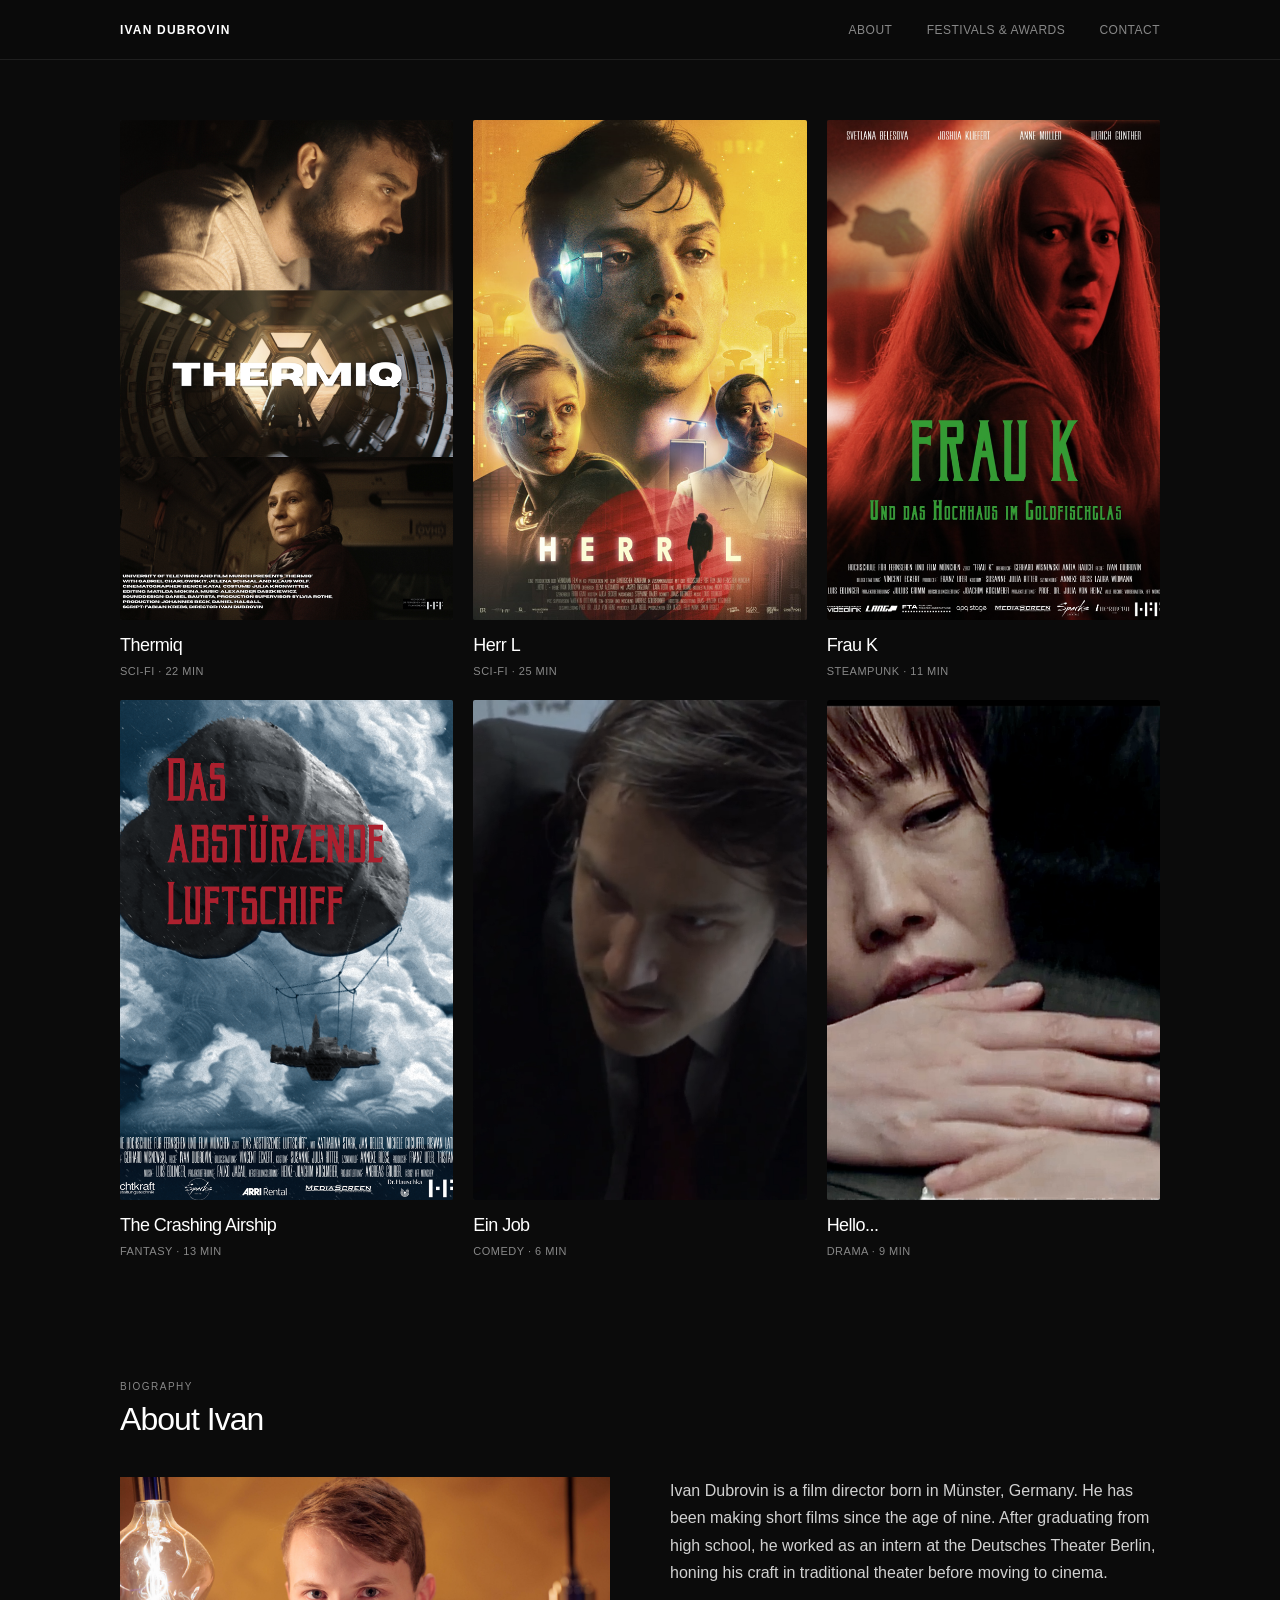
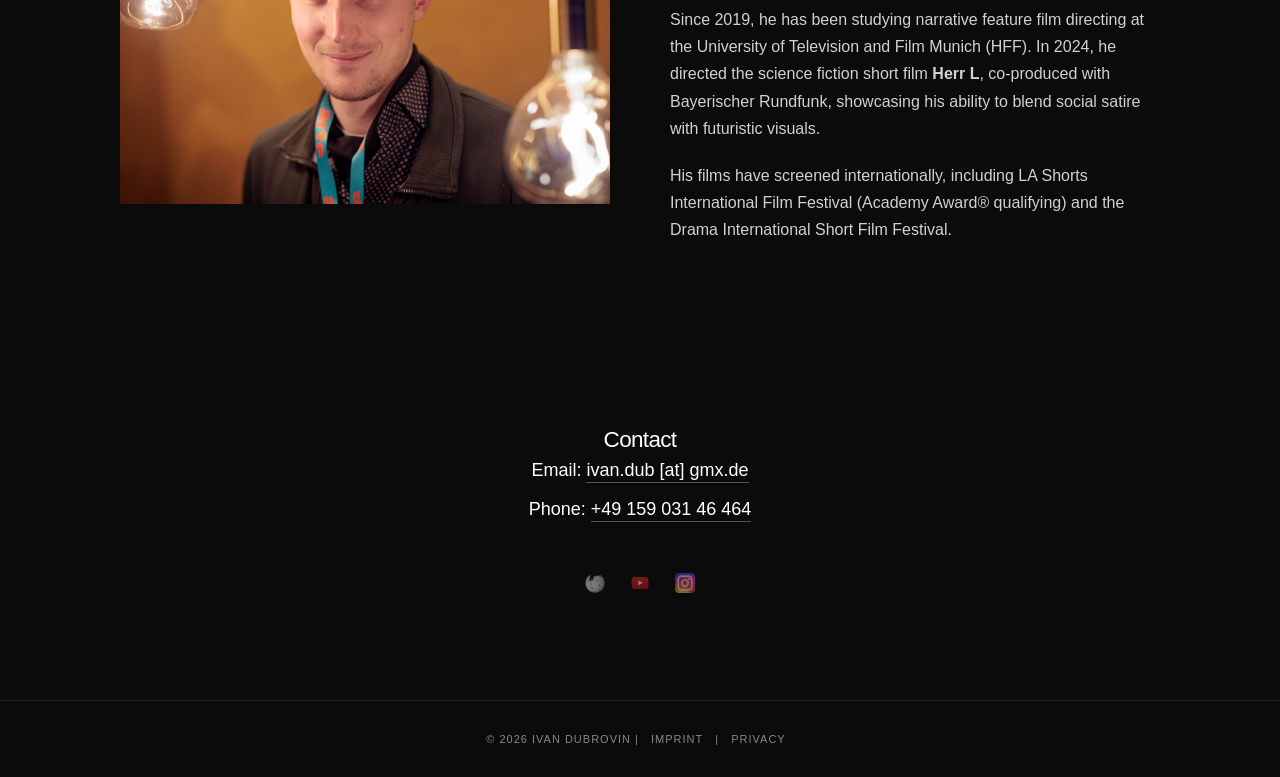
==== index.html @ 4ed9dfa5 "Add files via upload" ====
<!doctype html>
<html lang="en">
  <head>
    <meta charset="UTF-8" />
    <meta name="viewport" content="width=device-width, initial-scale=1.0" />
    <title>Ivan Dubrovin — Film Director</title>
    <meta
      name="description"
      content="Ivan Dubrovin is a film director based in Munich."
    />
    <link rel="stylesheet" href="style.css" />
  </head>

  <body>
    <header>
      <div class="header-content">
        <div class="logo">Ivan Dubrovin</div>
        <nav>
          <a href="#about">About</a>
          <a href="awards.html">Festivals & Awards</a>
          <!-- <--- HIER EINFÜGEN -->
          <a href="#contact">Contact</a>
        </nav>
      </div>
    </header>

    <main>
      <section id="work">
        <!-- Clean 3-Column Grid -->
        <!-- Clean 3-Column Grid -->
        <div class="films-grid">
          <!-- 1. Thermiq -->
          <a href="films/thermiq.html" class="film-card">
            <div class="film-poster-container">
              <img src="assets/poster/thermiqp.jpg" alt="Thermiq Poster" />
              <div class="poster-overlay">
                <span class="view-project-text">View Project</span>
              </div>
            </div>
            <div class="card-info">
              <h3>Thermiq</h3>
              <p>Sci-Fi · 22 min</p>
            </div>
          </a>

          <!-- 2. Herr L -->
          <a href="films/herr-l.html" class="film-card">
            <div class="film-poster-container">
              <img src="assets/poster/herr-lp.jpg" alt="Herr L Poster" />
              <div class="poster-overlay">
                <span class="view-project-text">View Project</span>
              </div>
            </div>
            <div class="card-info">
              <h3>Herr L</h3>
              <p>Sci-Fi · 25 min</p>
            </div>
          </a>

          <!-- 3. Frau K -->
          <a href="films/frau-k.html" class="film-card">
            <div class="film-poster-container">
              <img src="assets/poster/frau-kp.jpg" alt="Frau K Poster" />
              <div class="poster-overlay">
                <span class="view-project-text">View Project</span>
              </div>
            </div>
            <div class="card-info">
              <h3>Frau K</h3>
              <p>Steampunk · 11 min</p>
            </div>
          </a>

          <!-- 4. Luftschiff -->
          <a href="films/luftschiff.html" class="film-card">
            <div class="film-poster-container">
              <img
                src="assets/poster/luftschiffp2.jpg"
                alt="Luftschiff Poster"
              />
              <div class="poster-overlay">
                <span class="view-project-text">View Project</span>
              </div>
            </div>
            <div class="card-info">
              <h3>The Crashing Airship</h3>
              <p>Fantasy · 13 min</p>
            </div>
          </a>

          <!-- 5. Ein Job -->
          <a href="films/ein-job.html" class="film-card">
            <div class="film-poster-container">
              <img src="assets/stills/ein-job.jpg" alt="Ein Job Still" />
              <div class="poster-overlay">
                <span class="view-project-text">View Project</span>
              </div>
            </div>
            <div class="card-info">
              <h3>Ein Job</h3>
              <p>Comedy · 6 min</p>
            </div>
          </a>

          <!-- 6. Hello -->
          <a href="films/hello.html" class="film-card">
            <div class="film-poster-container">
              <img src="assets/stills/hello.jpg" alt="Hello Still" />
              <div class="poster-overlay">
                <span class="view-project-text">View Project</span>
              </div>
            </div>
            <div class="card-info">
              <h3>Hello...</h3>
              <p>Drama · 9 min</p>
            </div>
          </a>
        </div>
      </section>

      <!-- ABOUT SECTION -->
      <section id="about">
        <div class="section-header">
          <span class="section-title">Biography</span>
          <h1 class="main-headline">About Ivan</h1>
        </div>
        <div class="about-container">
          <div class="about-image">
            <a href="awards.html">
              <img
                src="assets/portraits/ivan.jpg"
                alt="Portrait of Ivan Dubrovin"
              />
              <!-- DIESER TEIL IST NEU (Overlay & Text) -->
              <div class="poster-overlay">
                <span class="view-project-text">View Awards</span>
              </div>
            </a>
          </div>

          <div class="about-content bio-text">
            <p>
              Ivan Dubrovin is a film director born in Münster, Germany. He has
              been making short films since the age of nine. After graduating
              from high school, he worked as an intern at the Deutsches Theater
              Berlin, honing his craft in traditional theater before moving to
              cinema.
            </p>
            <p>
              Since 2019, he has been studying narrative feature film directing
              at the University of Television and Film Munich (HFF). In 2024, he
              directed the science fiction short film
              <strong>Herr L</strong>, co-produced with Bayerischer Rundfunk,
              showcasing his ability to blend social satire with futuristic
              visuals.
            </p>
            <p>
              His films have screened internationally, including LA Shorts
              International Film Festival (Academy Award® qualifying) and the
              Drama International Short Film Festival.
            </p>
          </div>
        </div>
      </section>

      <!-- CONTACT SECTION -->
      <section id="contact">
        <div class="contact-wrapper">
          <div class="contact-details">
            <h1>Contact</h1>
            <p>
              Email:
              <a
                href="#"
                onclick="
                  openMail();
                  return false;
                "
                >ivan.dub [at] gmx.de</a
              >
            </p>
            <p>
              Phone:
              <a
                href="#"
                onclick="
                  openPhone();
                  return false;
                "
                >+49 159 031 46 464</a
              >
            </p>
          </div>

          <div class="social-icons">
            <a
              href="https://de.wikipedia.org/wiki/Ivan_Dubrovin"
              target="_blank"
            >
              <img src="assets/icons/wikipedia.png" alt="Wikipedia" />
            </a>
            <a href="https://www.youtube.com/ivandubrovin2" target="_blank">
              <img src="assets/icons/youtube.png" alt="YouTube" />
            </a>
            <a href="https://www.instagram.com/dubivan1/" target="_blank">
              <img src="assets/icons/instagram.png" alt="Instagram" />
            </a>
          </div>
        </div>
      </section>
    </main>

    <footer>
      <p>
        © 2026 Ivan Dubrovin |
        <a href="impressum.html">Imprint</a> |
        <a href="datenschutz.html">Privacy</a>
      </p>
    </footer>

    <script src="script.js"></script>
  </body>
</html>
---- style.css ----
/* === CORE VARIABLES & RESET === */
:root {
  --bg-color: #0b0b0b; /* Elegantes Dunkelgrau */
  --surface-color: #141414;
  --text-primary: #ffffff;
  --text-secondary: #888888;
  --accent-color: #ffffff;
  --border-color: #1f1f1f;
  --nav-bg: rgba(11, 11, 11, 0.95);

  /* Schmale Breite für kompakteren Look */
  --max-width: 1100px;

  --font-main:
    "Helvetica Neue", "Inter", -apple-system, BlinkMacSystemFont, "Segoe UI",
    Roboto, sans-serif;

  --gap-grid: 20px; /* Engerer Abstand */
}

* {
  box-sizing: border-box;
  margin: 0;
  padding: 0;
}

html {
  scroll-behavior: smooth;
}

body {
  background-color: var(--bg-color);
  color: var(--text-primary);
  font-family: var(--font-main);
  line-height: 1.5;
  font-size: 15px;
  -webkit-font-smoothing: antialiased;
  -moz-osx-font-smoothing: grayscale;
  overflow-x: hidden;
}

/* === TYPOGRAPHY === */
h1,
h2,
h3 {
  font-weight: 400;
  letter-spacing: -0.03em;
  color: var(--text-primary);
}

a {
  color: inherit;
  text-decoration: none;
  transition: color 0.3s ease;
}

a:hover {
  color: #fff;
}

/* === HEADER & NAV === */
header {
  position: fixed;
  top: 0;
  width: 100%;
  z-index: 1000;
  background: var(--nav-bg);
  backdrop-filter: blur(10px);
  -webkit-backdrop-filter: blur(10px);
  border-bottom: 1px solid var(--border-color);
  height: 60px;
  display: flex;
  align-items: center;
}

.header-content {
  max-width: var(--max-width);
  margin: 0 auto;
  padding: 0 30px;
  width: 100%;
  display: flex;
  justify-content: space-between;
  align-items: center;
}

.logo {
  font-size: 12px;
  font-weight: 600;
  text-transform: uppercase;
  letter-spacing: 1.2px;
  color: var(--text-primary);
}

nav a {
  font-size: 12px;
  color: var(--text-secondary);
  margin-left: 30px;
  text-transform: uppercase;
  letter-spacing: 0.5px;
  position: relative;
}

nav a:hover {
  color: var(--text-primary);
}

/* === MAIN LAYOUT === */
main {
  padding-top: 60px;
}

section {
  max-width: var(--max-width);
  margin: 0 auto;
  padding: 60px 30px; /* Weniger Padding für mehr Kompattheit */
}

/* === HERO SECTION (SEHR KOMPAKT) === */
.hero-section {
  padding: 40px 30px 20px 30px;
  max-width: var(--max-width);
  margin: 0 auto;
  width: 100%;
}

.hero-headline {
  font-size: clamp(32px, 4vw, 48px);
  line-height: 1;
  font-weight: 300;
  margin-bottom: 15px;
  letter-spacing: -0.03em;
}

.hero-intro {
  font-size: 15px;
  color: var(--text-secondary);
  max-width: 500px;
  margin-bottom: 20px;
  font-weight: 300;
  line-height: 1.6;
}

.btn-read-more {
  display: inline-block;
  padding: 8px 20px;
  border: 1px solid rgba(255, 255, 255, 0.3);
  border-radius: 20px;
  font-size: 11px;
  text-transform: uppercase;
  letter-spacing: 1px;
  transition: all 0.3s ease;
}

.btn-read-more:hover {
  background: #fff;
  color: #000;
  border-color: #fff;
}

/* === WORK SECTION (GRID) === */
.section-header {
  margin-bottom: 40px;
  text-align: left;
}

.section-title {
  font-size: 10px;
  text-transform: uppercase;
  letter-spacing: 1.5px;
  color: var(--text-secondary);
  margin-bottom: 8px;
  display: block;
}

.main-headline {
  font-size: clamp(24px, 3vw, 32px);
  line-height: 1.1;
  font-weight: 400;
}

/* Professional Grid Layout */
.films-grid {
  display: grid;
  grid-template-columns: repeat(3, 1fr);
  gap: var(--gap-grid);
}

.film-card {
  display: block;
}

.film-poster-container {
  width: 100%;
  aspect-ratio: 2/3;
  overflow: hidden;
  margin-bottom: 12px;
  border-radius: 2px;
  position: relative;
  background: #1a1a1a;
}

.film-poster-container img {
  width: 100%;
  height: 100%;
  object-fit: cover;
  transition:
    transform 0.4s ease,
    filter 0.4s ease;
  filter: grayscale(30%);
}

.film-card:hover .film-poster-container img {
  transform: scale(1.03);
  filter: grayscale(0%);
}

.poster-overlay {
  position: absolute;
  top: 0;
  left: 0;
  width: 100%;
  height: 100%;
  background: rgba(0, 0, 0, 0.3);
  opacity: 0;
  display: flex;
  align-items: center;
  justify-content: center;
  transition: opacity 0.3s ease;
}

.film-card:hover .poster-overlay {
  opacity: 1;
}

.view-project-text {
  color: #fff;
  font-size: 11px;
  letter-spacing: 1px;
  text-transform: uppercase;
  border: 1px solid #fff;
  padding: 8px 16px;
  background: rgba(0, 0, 0, 0.6);
  backdrop-filter: blur(4px);
}

.card-info h3 {
  font-size: 18px;
  margin-bottom: 4px;
  font-weight: 400;
}

.card-info p {
  font-size: 11px;
  color: var(--text-secondary);
  text-transform: uppercase;
  letter-spacing: 0.5px;
}

/* === ABOUT SECTION === */
.about-container {
  display: grid;
  grid-template-columns: 1fr 1fr;
  gap: 60px;
  align-items: start;
}

.about-image img {
  width: 80%;
  height: auto;
  display: block;
  filter: brightness(0.85);
}

.bio-text p {
  font-size: 16px;
  color: #d1d1d1;
  margin-bottom: 20px;
  font-weight: 300;
  line-height: 1.7;
}

/* === CONTACT SECTION === */
.contact-wrapper {
  text-align: center;
  padding: 40px 0;
}

.contact-details h2 {
  font-size: 36px;
  margin-bottom: 40px;
  font-weight: 300;
}

.contact-details p {
  font-size: 18px;
  margin-bottom: 12px;
  color: var(--text-primary);
  font-weight: 300;
}

.contact-details a {
  border-bottom: 1px solid rgba(255, 255, 255, 0.3);
  padding-bottom: 2px;
}

.social-icons {
  margin-top: 50px;
  display: flex;
  justify-content: center;
  gap: 25px;
}

.social-icons img {
  width: 20px;
  height: 20px;
  opacity: 0.5;
  transition: all 0.3s;
}

.social-icons img:hover {
  opacity: 1;
  transform: translateY(-2px);
}

/* === FOOTER === */
footer {
  border-top: 1px solid var(--border-color);
  padding: 30px;
  text-align: center;
  color: var(--text-secondary);
  font-size: 11px;
  text-transform: uppercase;
  letter-spacing: 1px;
}

footer a {
  margin: 0 8px;
  color: var(--text-secondary);
}

footer a:hover {
  color: #fff;
}

/* === FILM SUBPAGE NAV === */
.film-header .header-content {
  padding: 0 30px;
}

.back-link {
  display: flex;
  align-items: center;
  font-size: 12px;
  text-transform: uppercase;
  letter-spacing: 0.5px;
  color: var(--text-secondary);
}

.back-link:hover {
  color: var(--text-primary);
}
.back-link .arrow {
  margin-right: 8px;
}

/* === FILM DETAIL PAGES (SINGLE COLUMN LAYOUT) === */
.film-page {
  min-height: 100vh;
  background-color: var(--bg-color);
  position: relative;
  color: var(--text-primary);
  padding-top: 0;
}

.film-page::before {
  content: "";
  position: absolute;
  top: 0;
  left: 0;
  width: 100%;
  height: 80vh; /* Hintergrundbild kleiner als Vollbild */
  background-size: cover;
  background-position: center;
  z-index: 0;
  -webkit-mask-image: linear-gradient(
    to bottom,
    rgba(0, 0, 0, 1) 40%,
    rgba(0, 0, 0, 0) 100%
  );
  mask-image: linear-gradient(
    to bottom,
    rgba(0, 0, 0, 1) 40%,
    rgba(0, 0, 0, 0) 100%
  );
}

.thermiq-page::before {
  background-image: url("../assets/stills/thermiq1.jpg");
  filter: brightness(0.7);
}
.herr-l-page::before {
  background-image: url("../assets/stills/herr-l1.jpg");
  filter: brightness(0.6); /* Bild abdunkeln für besseren Textkontrast */
}
.hello-page::before {
  background-image: url("../assets/stills/hello1.jpg");
  filter: brightness(0.8);
}
.ein-job-page::before {
  background-image: url("../assets/stills/ein-job1.jpg");
  filter: brightness(0.5);
}
.frau-k-page::before {
  background-image: url("../assets/stills/frau-k1.jpg");
  filter: brightness(0.7);
}
.luftschiff-page::before {
  background-image: url("../assets/stills/luftschiff1.jpg");
  filter: brightness(0.8);
}

/* Block Layout statt Flex für Filmseiten */
.film-content-wrapper {
  position: relative;
  z-index: 1;
  max-width: var(--max-width);
  margin: 0 auto;
  padding: 100px 30px 80px 30px;
  display: block; /* Normale Blockdarstellung */
}

.film-column-text {
  max-width: 700px; /* Elegant schmale Textbreite */
  margin: 0 auto; /* Zentriert */
  text-align: left;
}

/* Poster komplett ausblenden */
.film-column-poster {
  display: none;
}

/* Film Page Typography */
.film-intro h1 {
  font-size: clamp(32px, 4vw, 50px);
  margin-bottom: 20px;
  line-height: 1;
  font-weight: 300;
}
.film-meta {
  font-size: 13px;
  color: rgba(255, 255, 255, 0.5);
  margin-bottom: 40px;
  text-transform: uppercase;
  letter-spacing: 1px;
}
.film-synopsis h2,
.film-credits h2 {
  font-size: 11px;
  text-transform: uppercase;
  letter-spacing: 1.5px;
  margin-bottom: 20px;
  color: rgba(255, 255, 255, 0.4);
}
.film-synopsis p {
  font-size: 17px;
  color: #dcdcdc;
  font-weight: 300;
  line-height: 1.6;
  margin-bottom: 40px;
}

.credits-list {
  list-style: none;
  margin-bottom: 50px;
}
.credits-list li {
  margin-bottom: 8px;
  font-size: 14px;
  border-bottom: 1px solid rgba(255, 255, 255, 0.1);
  padding-bottom: 8px;
  display: flex;
  justify-content: space-between;
}
.credits-list strong {
  color: var(--text-primary);
  font-weight: 400;
}

.film-access {
  margin-top: 30px;
  padding-top: 20px;
  border-top: 1px solid rgba(255, 255, 255, 0.15);
}
.film-access p {
  margin-bottom: 10px;
  font-size: 14px;
  color: #cccccc;
}
.film-access a {
  color: #ffffff;
  text-decoration: underline;
  text-underline-offset: 4px;
}

/* === CONTENT DIVIDER (Für saubere Trennung) === */
.content-divider {
  border-top: 1px solid rgba(255, 255, 255, 0.1);
  margin: 40px 0 40px 0; /* Platz über und unter dem Strich */
}

/* === SCROLL HINT (Für Herr L) === */
.scroll-hint-wrapper {
  margin-top: 0; /* Direkt am Text */
  margin-bottom: 40px;
  text-align: center;
}

.scroll-hint-btn {
  display: inline-flex;
  flex-direction: column;
  align-items: center;
  gap: 10px;
  font-size: 11px;
  text-transform: uppercase;
  letter-spacing: 2px;
  color: rgba(255, 255, 255, 0.6);
  cursor: pointer;
  transition: all 0.3s;
  padding: 20px 40px;
  border: 1px solid rgba(255, 255, 255, 0.1);
  background: rgba(255, 255, 255, 0.02);
  border-radius: 4px;
}

.scroll-hint-btn:hover {
  color: #fff;
  background: rgba(255, 255, 255, 0.1);
  border-color: rgba(255, 255, 255, 0.3);
}

.scroll-hint-arrow {
  font-size: 20px;
  animation: bounce 2s infinite;
}

@keyframes bounce {
  0%,
  20%,
  50%,
  80%,
  100% {
    transform: translateY(0);
  }
  40% {
    transform: translateY(-5px);
  }
  60% {
    transform: translateY(-3px);
  }
}

/* === MAKING OF SLIDER GALLERY === */
.gallery-section {
  margin: 0 auto; /* <--- PERFEKTE ZENTRIERUNG */
  max-width: 850px; /* Breiter als Text (700px), aber nicht zu breit */
  width: 100%;
  padding-bottom: 60px;
}

.gallery-title {
  font-size: 11px;
  text-transform: uppercase;
  letter-spacing: 1.5px;
  margin-bottom: 30px;
  color: rgba(255, 255, 255, 0.5);
  text-align: center;
}

.slider-container {
  position: relative;
  width: 100%;
  overflow: hidden;
  border-radius: 2px;
  background: #000;
  border: 1px solid rgba(255, 255, 255, 0.1);
}

.slider-track {
  display: flex;
  transition: transform 0.5s ease-in-out;
}

.slider-track img {
  width: 100%;
  height: auto;
  object-fit: contain;
  max-height: 500px;
  background: #0b0b0b; /* Schwarz statt #111 damit es zum Hintergrund passt */
  flex-shrink: 0;
}

.slider-btn {
  position: absolute;
  top: 50%;
  transform: translateY(-50%);
  background: rgba(0, 0, 0, 0.6);
  color: #fff;
  border: 1px solid rgba(255, 255, 255, 0.2);
  width: 45px;
  height: 45px;
  border-radius: 50%;
  cursor: pointer;
  z-index: 10;
  display: flex;
  align-items: center;
  justify-content: center;
  font-size: 20px;
  transition: all 0.3s;
}

.slider-btn:hover {
  background: #fff;
  color: #000;
  border-color: #fff;
}
.slider-prev {
  left: 20px;
}
.slider-next {
  right: 20px;
}

/* === RESPONSIVE === */
@media (max-width: 900px) {
  .films-grid {
    grid-template-columns: repeat(2, 1fr);
  }
  .about-container {
    grid-template-columns: 1fr;
  }
  .hero-section {
    text-align: left;
    padding-left: 20px;
    padding-right: 20px;
  }
}

@media (max-width: 600px) {
  .films-grid {
    grid-template-columns: 1fr;
    gap: 40px;
  }
  .header-content {
    padding: 0 20px;
  }
  nav a {
    margin-left: 15px;
  }
  section {
    padding: 60px 20px;
  }
  .hero-headline {
    font-size: 36px;
  }
  .film-column-text {
    padding: 0;
  } /* Kein Padding auf Mobile für Text */
  .slider-btn {
    width: 35px;
    height: 35px;
    font-size: 14px;
  }
}

/* === AWARDS PAGE (Besonderer Hintergrund) === */
.awards-page {
  min-height: 100vh;
  background-color: var(--bg-color);
  position: relative;
  color: var(--text-primary);
  padding-top: 0;
}

.awards-page::before {
  content: "";
  position: absolute;
  top: 0;
  left: 0;
  width: 100%;
  height: 80vh;
  background-image: url("assets/stills/ivan.png"); /* Das neue Portrait */
  background-size: cover;
  background-position: top center;
  z-index: 0;
  -webkit-mask-image: linear-gradient(
    to bottom,
    rgba(0, 0, 0, 0.6) 0%,
    rgba(0, 0, 0, 0) 100%
  );
  mask-image: linear-gradient(
    to bottom,
    rgba(0, 0, 0, 0.6) 0%,
    rgba(0, 0, 0, 0) 100%
  );
}

/* Optional: Kleinerer Abstand zwischen den Film-Titeln in der Liste */
.film-credits h2 {
  margin-top: 50px;
  color: rgba(255, 255, 255, 0.6); /* Titel heller */
}
/* === AWARDS PAGE (CLEAN VERSION, NO BG IMAGE) === */
.awards-page-clean {
  min-height: 100vh;
  background-color: var(--bg-color);
  color: var(--text-primary);
  padding-top: 80px; /* Damit es unter dem Header anfängt */
}

/* Portrait Styling */
.awards-portrait {
  width: 100%;
  max-width: 240px; /* Deutlich größer */
  height: auto; /* Seitenverhältnis beibehalten */

  margin-bottom: 50px; /* Mehr Abstand zum Text */
}

/* Layout für Text */
.awards-column {
  max-width: 600px; /* Schmale Spalte für bessere Lesbarkeit */
  margin: 0 auto;
  text-align: left;
}

/* Liste Styling */
.awards-list {
  margin-top: 40px;
}

.awards-list h3 {
  font-size: 14px;
  text-transform: uppercase;
  letter-spacing: 2px;
  color: rgba(255, 255, 255, 0.3);
  margin-top: 50px;
  margin-bottom: 20px;
  border-bottom: 1px solid rgba(255, 255, 255, 0.1);
  padding-bottom: 5px;
}

.awards-list ul {
  list-style: none;
}

.awards-list li {
  font-size: 16px;
  margin-bottom: 15px;
  color: #dcdcdc;
  line-height: 1.6;
}

.awards-list strong {
  color: #fff;
  font-weight: 500;
  margin-right: 5px;
}

/* === AWARDS PAGE (SPLIT LAYOUT) === */
.awards-page-clean {
  min-height: 100vh;
  background-color: var(--bg-color);
  color: var(--text-primary);
  padding-top: 80px;
}

/* Container für Text links, Bild rechts */
.awards-split-layout {
  display: flex;
  gap: 60px; /* Abstand zwischen Text und Bild */
  align-items: flex-start; /* Beides startet oben */
}

/* Linke Spalte: Text */
.awards-text-column {
  flex: 1; /* Nimmt den restlichen Platz ein */
}

/* Rechte Spalte: Bild */
.awards-image-column {
  flex: 0 0 280px; /* Feste Breite für das Bild */

  align-self: flex-start;
  margin-left: 30px;
}

/* Portrait Styling angepasst */
.awards-portrait {
  width: 100%;
  height: auto;
  border-radius: 4px; /* Leicht abgerundet */
  border: 1px solid rgba(255, 255, 255, 0.2);
}

/* Auf Mobile wieder untereinander, da der Platz zu eng ist */
@media (max-width: 768px) {
  .awards-split-layout {
    flex-direction: column; /* Bild kommt nach unten auf Mobile (oder column oben) */
    gap: 40px;
  }
  .awards-image-column {
    flex: none;
    width: 100%;
    max-width: 240px; /* Bild auf Mobile nicht zu groß */
    margin: 0 auto; /* Zentriert auf Mobile */
    position: static; /* Sticky-Effekt abschalten */
  }
  .awards-text-column {
    width: 100%;
  }
}

/* Listen Styling für Awards Seite falls noch nicht da */
.awards-list ul {
  list-style: none;
}
.awards-list h3 {
  font-size: 14px;
  text-transform: uppercase;
  letter-spacing: 2px;
  color: rgba(255, 255, 255, 0.3);
  margin-top: 30px;
  margin-bottom: 15px;
  border-bottom: 1px solid rgba(255, 255, 255, 0.1);
  padding-bottom: 5px;
}
.awards-list li {
  font-size: 16px;
  margin-bottom: 12px;
  color: #dcdcdc;
  line-height: 1.6;
}
.awards-list strong {
  color: #fff;
  font-weight: 500;
  margin-right: 5px;
}
/* === ABOUT IMAGE UPDATE (Wie Filmkarten) === */

/* Container für das Bild, damit das Overlay drüber passt */
.about-image {
  position: relative; /* Wichtig für Overlay-Positionierung */
  overflow: hidden; /* Wichtig damit Overlay nicht rausquillt */
  border-radius: 0;
}

/* Der Link */
.about-image a {
  display: block;
}

/* Das Bild selbst */
.about-image img {
  width: 100%;
  height: auto;
  display: block;
  transition:
    transform 0.4s ease,
    filter 0.4s ease;
  filter: brightness(1); /* Standard: Normal hell */
}

/* HOVER EFFETK: Abdunkeln und Zoomen (Gleiches Prinzip wie Filmkarten) */
.about-image:hover img {
  filter: brightness(0.6); /* Abdunkeln */
  transform: scale(1.03); /* Eleganter Zoom */
}

/* Das Overlay ist bereits global definiert, aber wir stellen sicher, dass es passt */
.about-image .poster-overlay {
  z-index: 2;
}
/* === FIX: Hover Text für About Image anzeigen === */
.about-image:hover .poster-overlay {
  opacity: 1; /* Macht den Text sichtbar */
}
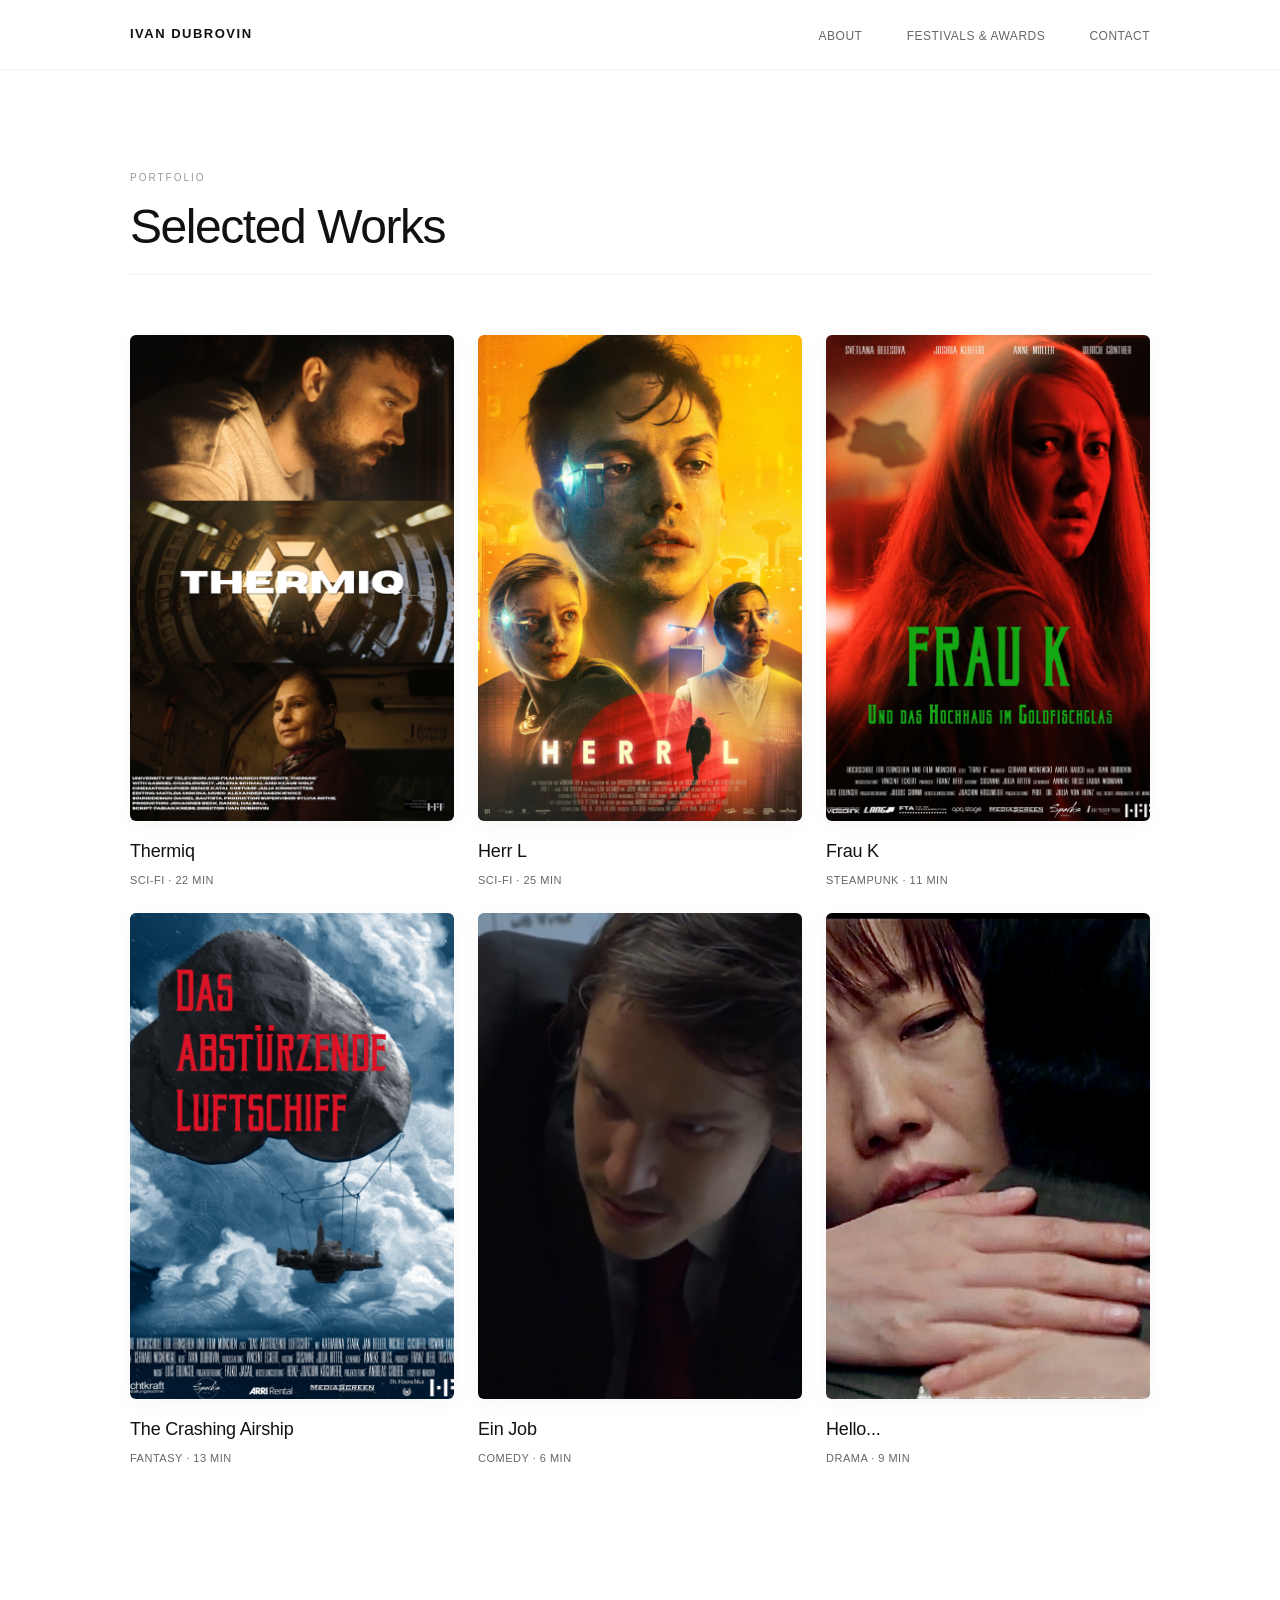
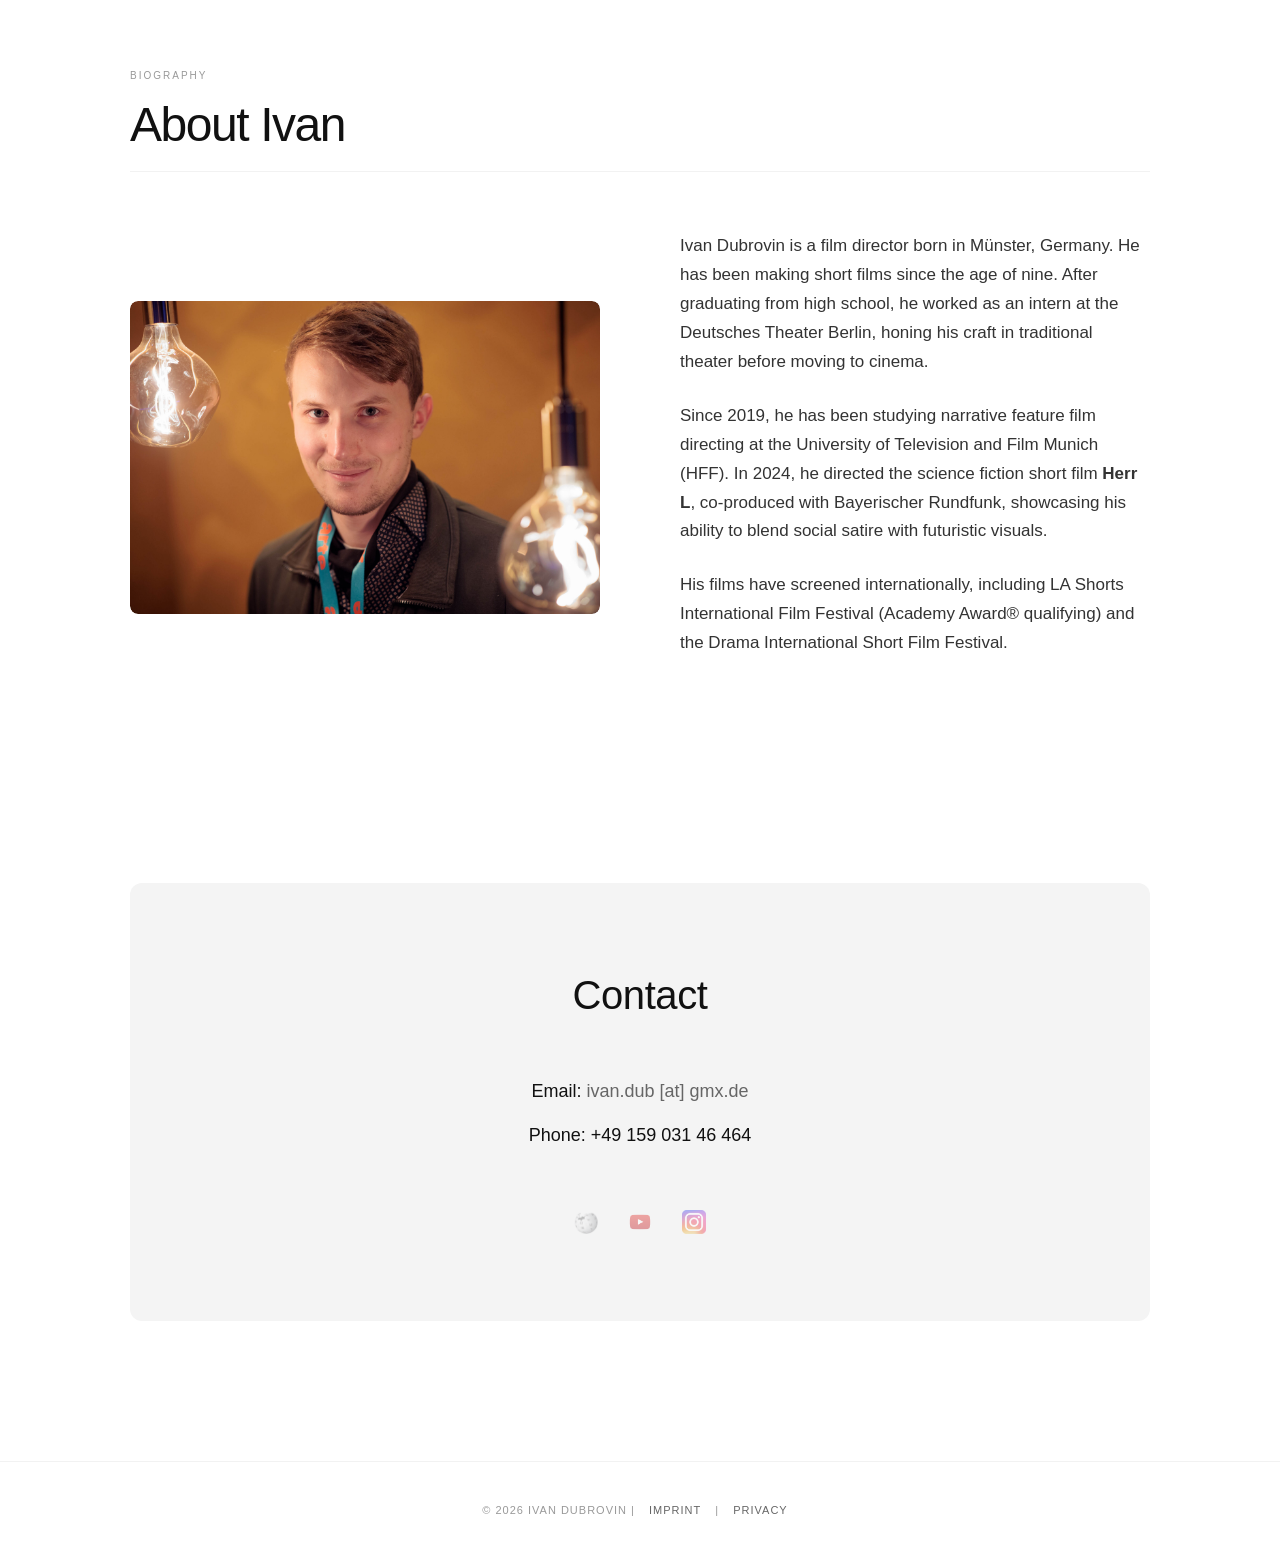
==== commit 5c746284: "Add files via upload" ====
--- a/index.html
+++ b/index.html
@@ -4,10 +4,7 @@
     <meta charset="UTF-8" />
     <meta name="viewport" content="width=device-width, initial-scale=1.0" />
     <title>Ivan Dubrovin — Film Director</title>
-    <meta
-      name="description"
-      content="Ivan Dubrovin is a film director based in Munich."
-    />
+    <meta name="description" content="Ivan Dubrovin is a film director based in Munich." />
     <link rel="stylesheet" href="style.css" />
   </head>
 
@@ -18,16 +15,19 @@
         <nav>
           <a href="#about">About</a>
           <a href="awards.html">Festivals & Awards</a>
-          <!-- <--- HIER EINFÜGEN -->
           <a href="#contact">Contact</a>
         </nav>
       </div>
     </header>
 
     <main>
+      <!-- WORK SECTION -->
       <section id="work">
-        <!-- Clean 3-Column Grid -->
-        <!-- Clean 3-Column Grid -->
+        <div class="section-header">
+          <span class="section-title">Portfolio</span>
+          <h1 class="main-headline">Selected Works</h1>
+        </div>
+        
         <div class="films-grid">
           <!-- 1. Thermiq -->
           <a href="films/thermiq.html" class="film-card">
@@ -74,10 +74,7 @@
           <!-- 4. Luftschiff -->
           <a href="films/luftschiff.html" class="film-card">
             <div class="film-poster-container">
-              <img
-                src="assets/poster/luftschiffp2.jpg"
-                alt="Luftschiff Poster"
-              />
+              <img src="assets/poster/luftschiffp2.jpg" alt="Luftschiff Poster" />
               <div class="poster-overlay">
                 <span class="view-project-text">View Project</span>
               </div>
@@ -127,11 +124,7 @@
         <div class="about-container">
           <div class="about-image">
             <a href="awards.html">
-              <img
-                src="assets/portraits/ivan.jpg"
-                alt="Portrait of Ivan Dubrovin"
-              />
-              <!-- DIESER TEIL IST NEU (Overlay & Text) -->
+              <img src="assets/portraits/ivan.jpg" alt="Portrait of Ivan Dubrovin" />
               <div class="poster-overlay">
                 <span class="view-project-text">View Awards</span>
               </div>
@@ -170,33 +163,16 @@
             <h1>Contact</h1>
             <p>
               Email:
-              <a
-                href="#"
-                onclick="
-                  openMail();
-                  return false;
-                "
-                >ivan.dub [at] gmx.de</a
-              >
+              <span class="email-text">ivan.dub [at] gmx.de</span>
             </p>
             <p>
               Phone:
-              <a
-                href="#"
-                onclick="
-                  openPhone();
-                  return false;
-                "
-                >+49 159 031 46 464</a
-              >
+              <a href="#" onclick="openPhone(); return false;">+49 159 031 46 464</a>
             </p>
           </div>
 
           <div class="social-icons">
-            <a
-              href="https://de.wikipedia.org/wiki/Ivan_Dubrovin"
-              target="_blank"
-            >
+            <a href="https://de.wikipedia.org/wiki/Ivan_Dubrovin" target="_blank">
               <img src="assets/icons/wikipedia.png" alt="Wikipedia" />
             </a>
             <a href="https://www.youtube.com/ivandubrovin2" target="_blank">
@@ -220,4 +196,4 @@
 
     <script src="script.js"></script>
   </body>
-</html>
+</html>
--- a/style.css
+++ b/style.css
@@ -1,21 +1,21 @@
-/* === CORE VARIABLES & RESET === */
+/* === PREMIUM LIGHT THEME (FIXED LAYOUT) === */
 :root {
-  --bg-color: #0b0b0b; /* Elegantes Dunkelgrau */
-  --surface-color: #141414;
-  --text-primary: #ffffff;
-  --text-secondary: #888888;
-  --accent-color: #ffffff;
-  --border-color: #1f1f1f;
-  --nav-bg: rgba(11, 11, 11, 0.95);
-
-  /* Schmale Breite für kompakteren Look */
+  --bg-color: #ffffff;
+  --surface-color: #f9f9f9;
+  --surface-light: #f4f4f4;
+  --text-primary: #111111;
+  --text-secondary: #666666;
+  --text-muted: #999999;
+  --accent-gold: #b8962e;
+
+  --border-color: #e5e5e5;
+  --nav-bg: rgba(255, 255, 255, 0.9);
+
   --max-width: 1100px;
-
   --font-main:
     "Helvetica Neue", "Inter", -apple-system, BlinkMacSystemFont, "Segoe UI",
     Roboto, sans-serif;
-
-  --gap-grid: 20px; /* Engerer Abstand */
+  --gap-grid: 24px;
 }
 
 * {
@@ -32,7 +32,7 @@
   background-color: var(--bg-color);
   color: var(--text-primary);
   font-family: var(--font-main);
-  line-height: 1.5;
+  line-height: 1.6;
   font-size: 15px;
   -webkit-font-smoothing: antialiased;
   -moz-osx-font-smoothing: grayscale;
@@ -43,8 +43,8 @@
 h1,
 h2,
 h3 {
-  font-weight: 400;
-  letter-spacing: -0.03em;
+  font-weight: 500;
+  letter-spacing: -0.01em;
   color: var(--text-primary);
 }
 
@@ -55,7 +55,7 @@
 }
 
 a:hover {
-  color: #fff;
+  opacity: 0.6;
 }
 
 /* === HEADER & NAV === */
@@ -65,10 +65,10 @@
   width: 100%;
   z-index: 1000;
   background: var(--nav-bg);
-  backdrop-filter: blur(10px);
-  -webkit-backdrop-filter: blur(10px);
-  border-bottom: 1px solid var(--border-color);
-  height: 60px;
+  backdrop-filter: blur(20px);
+  -webkit-backdrop-filter: blur(20px);
+  border-bottom: 1px solid rgba(0, 0, 0, 0.05);
+  height: 70px;
   display: flex;
   align-items: center;
 }
@@ -76,7 +76,7 @@
 .header-content {
   max-width: var(--max-width);
   margin: 0 auto;
-  padding: 0 30px;
+  padding: 0 40px;
   width: 100%;
   display: flex;
   justify-content: space-between;
@@ -84,20 +84,21 @@
 }
 
 .logo {
-  font-size: 12px;
-  font-weight: 600;
-  text-transform: uppercase;
-  letter-spacing: 1.2px;
+  font-size: 13px;
+  font-weight: 700;
+  text-transform: uppercase;
+  letter-spacing: 1.5px;
   color: var(--text-primary);
 }
 
 nav a {
   font-size: 12px;
   color: var(--text-secondary);
-  margin-left: 30px;
+  margin-left: 40px;
   text-transform: uppercase;
   letter-spacing: 0.5px;
   position: relative;
+  transition: color 0.3s ease;
 }
 
 nav a:hover {
@@ -106,79 +107,39 @@
 
 /* === MAIN LAYOUT === */
 main {
-  padding-top: 60px;
+  padding-top: 70px;
 }
 
 section {
   max-width: var(--max-width);
   margin: 0 auto;
-  padding: 60px 30px; /* Weniger Padding für mehr Kompattheit */
-}
-
-/* === HERO SECTION (SEHR KOMPAKT) === */
-.hero-section {
-  padding: 40px 30px 20px 30px;
-  max-width: var(--max-width);
-  margin: 0 auto;
-  width: 100%;
-}
-
-.hero-headline {
-  font-size: clamp(32px, 4vw, 48px);
-  line-height: 1;
-  font-weight: 300;
-  margin-bottom: 15px;
-  letter-spacing: -0.03em;
-}
-
-.hero-intro {
-  font-size: 15px;
-  color: var(--text-secondary);
-  max-width: 500px;
-  margin-bottom: 20px;
-  font-weight: 300;
-  line-height: 1.6;
-}
-
-.btn-read-more {
-  display: inline-block;
-  padding: 8px 20px;
-  border: 1px solid rgba(255, 255, 255, 0.3);
-  border-radius: 20px;
-  font-size: 11px;
-  text-transform: uppercase;
-  letter-spacing: 1px;
-  transition: all 0.3s ease;
-}
-
-.btn-read-more:hover {
-  background: #fff;
-  color: #000;
-  border-color: #fff;
+  padding: 100px 40px;
 }
 
 /* === WORK SECTION (GRID) === */
 .section-header {
-  margin-bottom: 40px;
-  text-align: left;
+  margin-bottom: 60px;
+  border-bottom: 1px solid rgba(0, 0, 0, 0.05);
+  padding-bottom: 20px;
 }
 
 .section-title {
   font-size: 10px;
   text-transform: uppercase;
-  letter-spacing: 1.5px;
-  color: var(--text-secondary);
-  margin-bottom: 8px;
+  letter-spacing: 2px;
+  color: var(--text-muted);
+  margin-bottom: 15px;
   display: block;
 }
 
 .main-headline {
-  font-size: clamp(24px, 3vw, 32px);
+  font-size: clamp(32px, 4vw, 48px);
   line-height: 1.1;
   font-weight: 400;
-}
-
-/* Professional Grid Layout */
+  letter-spacing: -0.03em;
+  color: var(--text-primary);
+}
+
 .films-grid {
   display: grid;
   grid-template-columns: repeat(3, 1fr);
@@ -193,25 +154,31 @@
   width: 100%;
   aspect-ratio: 2/3;
   overflow: hidden;
-  margin-bottom: 12px;
-  border-radius: 2px;
+  margin-bottom: 16px;
+  border-radius: 6px;
   position: relative;
-  background: #1a1a1a;
+  background: var(--surface-light);
+  box-shadow: 0 4px 20px rgba(0, 0, 0, 0.04);
+  transition:
+    transform 0.5s cubic-bezier(0.25, 1, 0.5, 1),
+    box-shadow 0.3s ease;
+}
+
+.film-card:hover .film-poster-container {
+  transform: translateY(-6px);
+  box-shadow: 0 15px 40px rgba(0, 0, 0, 0.08);
 }
 
 .film-poster-container img {
   width: 100%;
   height: 100%;
   object-fit: cover;
-  transition:
-    transform 0.4s ease,
-    filter 0.4s ease;
-  filter: grayscale(30%);
+  filter: grayscale(0%);
+  transition: filter 0.5s ease;
 }
 
 .film-card:hover .film-poster-container img {
-  transform: scale(1.03);
-  filter: grayscale(0%);
+  filter: grayscale(20%);
 }
 
 .poster-overlay {
@@ -220,12 +187,13 @@
   left: 0;
   width: 100%;
   height: 100%;
-  background: rgba(0, 0, 0, 0.3);
+  background: rgba(255, 255, 255, 0.9);
   opacity: 0;
   display: flex;
   align-items: center;
   justify-content: center;
   transition: opacity 0.3s ease;
+  backdrop-filter: blur(2px);
 }
 
 .film-card:hover .poster-overlay {
@@ -237,16 +205,18 @@
   font-size: 11px;
   letter-spacing: 1px;
   text-transform: uppercase;
-  border: 1px solid #fff;
-  padding: 8px 16px;
-  background: rgba(0, 0, 0, 0.6);
+  border: 1px solid rgba(0, 0, 0, 0.1);
+  padding: 10px 20px;
+  background: rgba(0, 0, 0, 0.4);
   backdrop-filter: blur(4px);
+  border-radius: 4px;
+  font-weight: 600;
 }
 
 .card-info h3 {
   font-size: 18px;
-  margin-bottom: 4px;
-  font-weight: 400;
+  margin-bottom: 6px;
+  font-weight: 500;
 }
 
 .card-info p {
@@ -260,21 +230,39 @@
 .about-container {
   display: grid;
   grid-template-columns: 1fr 1fr;
-  gap: 60px;
-  align-items: start;
+  gap: 80px;
+  align-items: center;
+}
+
+.about-image {
+  position: relative;
+  overflow: hidden;
+  border-radius: 8px;
+}
+
+.about-image a {
+  display: block;
 }
 
 .about-image img {
-  width: 80%;
+  width: 100%;
   height: auto;
   display: block;
-  filter: brightness(0.85);
+  transition:
+    transform 0.4s ease,
+    filter 0.4s ease;
+  border-radius: 8px;
+}
+
+.about-image:hover img {
+  transform: scale(1.02);
+  box-shadow: 0 10px 30px rgba(0, 0, 0, 0.1);
 }
 
 .bio-text p {
-  font-size: 16px;
-  color: #d1d1d1;
-  margin-bottom: 20px;
+  font-size: 17px;
+  color: #333;
+  margin-bottom: 25px;
   font-weight: 300;
   line-height: 1.7;
 }
@@ -282,69 +270,72 @@
 /* === CONTACT SECTION === */
 .contact-wrapper {
   text-align: center;
-  padding: 40px 0;
-}
-
-.contact-details h2 {
-  font-size: 36px;
+  padding: 80px 0;
+  background: var(--surface-light);
+  border-radius: 12px;
   margin-bottom: 40px;
-  font-weight: 300;
+}
+
+.contact-details h1 {
+  font-size: 40px;
+  margin-bottom: 50px;
+  font-weight: 400;
 }
 
 .contact-details p {
   font-size: 18px;
-  margin-bottom: 12px;
+  margin-bottom: 15px;
   color: var(--text-primary);
   font-weight: 300;
 }
 
-.contact-details a {
-  border-bottom: 1px solid rgba(255, 255, 255, 0.3);
-  padding-bottom: 2px;
+.email-text {
+  color: var(--text-secondary);
+  font-size: 18px;
 }
 
 .social-icons {
-  margin-top: 50px;
+  margin-top: 60px;
   display: flex;
   justify-content: center;
-  gap: 25px;
+  gap: 30px;
 }
 
 .social-icons img {
-  width: 20px;
-  height: 20px;
-  opacity: 0.5;
+  width: 24px;
+  height: 24px;
+  opacity: 0.4;
   transition: all 0.3s;
 }
 
 .social-icons img:hover {
   opacity: 1;
-  transform: translateY(-2px);
+  transform: translateY(-3px);
 }
 
 /* === FOOTER === */
 footer {
-  border-top: 1px solid var(--border-color);
-  padding: 30px;
+  border-top: 1px solid rgba(0, 0, 0, 0.05);
+  padding: 40px;
   text-align: center;
+  color: var(--text-muted);
+  font-size: 11px;
+  text-transform: uppercase;
+  letter-spacing: 1px;
+  background: #fff;
+}
+
+footer a {
+  margin: 0 10px;
   color: var(--text-secondary);
-  font-size: 11px;
-  text-transform: uppercase;
-  letter-spacing: 1px;
-}
-
-footer a {
-  margin: 0 8px;
-  color: var(--text-secondary);
-}
-
+}
 footer a:hover {
-  color: #fff;
+  color: #000;
 }
 
 /* === FILM SUBPAGE NAV === */
 .film-header .header-content {
-  padding: 0 30px;
+  padding: 0 40px;
 }
 
 .back-link {
@@ -354,16 +345,17 @@
   text-transform: uppercase;
   letter-spacing: 0.5px;
   color: var(--text-secondary);
+  font-weight: 500;
 }
 
 .back-link:hover {
   color: var(--text-primary);
 }
 .back-link .arrow {
-  margin-right: 8px;
-}
-
-/* === FILM DETAIL PAGES (SINGLE COLUMN LAYOUT) === */
+  margin-right: 10px;
+}
+
+/* === FILM DETAIL PAGES (GLASSMORPHISM) === */
 .film-page {
   min-height: 100vh;
   background-color: var(--bg-color);
@@ -378,172 +370,252 @@
   top: 0;
   left: 0;
   width: 100%;
-  height: 80vh; /* Hintergrundbild kleiner als Vollbild */
+  height: 70vh; /* Etwas höher für dramatischer Effekt */
   background-size: cover;
   background-position: center;
   z-index: 0;
   -webkit-mask-image: linear-gradient(
     to bottom,
-    rgba(0, 0, 0, 1) 40%,
+    rgba(0, 0, 0, 1) 30%,
     rgba(0, 0, 0, 0) 100%
   );
   mask-image: linear-gradient(
     to bottom,
-    rgba(0, 0, 0, 1) 40%,
+    rgba(0, 0, 0, 1) 30%,
     rgba(0, 0, 0, 0) 100%
   );
 }
 
 .thermiq-page::before {
   background-image: url("../assets/stills/thermiq1.jpg");
-  filter: brightness(0.7);
 }
 .herr-l-page::before {
   background-image: url("../assets/stills/herr-l1.jpg");
-  filter: brightness(0.6); /* Bild abdunkeln für besseren Textkontrast */
 }
 .hello-page::before {
   background-image: url("../assets/stills/hello1.jpg");
-  filter: brightness(0.8);
 }
 .ein-job-page::before {
   background-image: url("../assets/stills/ein-job1.jpg");
-  filter: brightness(0.5);
 }
 .frau-k-page::before {
   background-image: url("../assets/stills/frau-k1.jpg");
-  filter: brightness(0.7);
 }
 .luftschiff-page::before {
   background-image: url("../assets/stills/luftschiff1.jpg");
-  filter: brightness(0.8);
-}
-
-/* Block Layout statt Flex für Filmseiten */
+}
+
+/* CONTENT WRAPPER - FIX FÜR WEISSEN BALKEN */
 .film-content-wrapper {
   position: relative;
   z-index: 1;
   max-width: var(--max-width);
   margin: 0 auto;
-  padding: 100px 30px 80px 30px;
-  display: block; /* Normale Blockdarstellung */
+
+  /* FIX: margin-top: 50vh IST WEG */
+  padding: 100px 60px 100px 60px;
+  display: block;
+
+  /* GLAS-EFFEKT */
+  background: rgba(255, 255, 255, 0.88);
+  backdrop-filter: blur(20px);
+  -webkit-backdrop-filter: blur(20px);
+  border-radius: 12px;
+  box-shadow: 0 30px 80px rgba(0, 0, 0, 0.08); /* Weicher Schatten für Tiefe */
 }
 
 .film-column-text {
-  max-width: 700px; /* Elegant schmale Textbreite */
-  margin: 0 auto; /* Zentriert */
+  max-width: 700px;
+  margin: 0 auto;
   text-align: left;
 }
 
-/* Poster komplett ausblenden */
 .film-column-poster {
   display: none;
 }
 
 /* Film Page Typography */
 .film-intro h1 {
-  font-size: clamp(32px, 4vw, 50px);
+  font-size: clamp(40px, 6vw, 60px);
   margin-bottom: 20px;
   line-height: 1;
-  font-weight: 300;
+  font-weight: 700;
+  letter-spacing: -0.03em;
 }
 .film-meta {
   font-size: 13px;
-  color: rgba(255, 255, 255, 0.5);
-  margin-bottom: 40px;
+  color: rgba(0, 0, 0, 0.6);
+  margin-bottom: 50px;
   text-transform: uppercase;
   letter-spacing: 1px;
+  font-weight: 600;
 }
 .film-synopsis h2,
 .film-credits h2 {
-  font-size: 11px;
+  font-size: 12px;
   text-transform: uppercase;
   letter-spacing: 1.5px;
-  margin-bottom: 20px;
-  color: rgba(255, 255, 255, 0.4);
+  margin-bottom: 25px;
+  color: rgba(0, 0, 0, 0.4);
+  font-weight: 600;
 }
 .film-synopsis p {
-  font-size: 17px;
-  color: #dcdcdc;
+  font-size: 18px;
+  color: #222;
   font-weight: 300;
   line-height: 1.6;
-  margin-bottom: 40px;
+  margin-bottom: 50px;
 }
 
 .credits-list {
   list-style: none;
-  margin-bottom: 50px;
+  margin-bottom: 60px;
 }
 .credits-list li {
-  margin-bottom: 8px;
-  font-size: 14px;
-  border-bottom: 1px solid rgba(255, 255, 255, 0.1);
-  padding-bottom: 8px;
+  margin-bottom: 12px;
+  font-size: 15px;
+  border-bottom: 1px solid rgba(0, 0, 0, 0.08);
+  padding-bottom: 12px;
   display: flex;
   justify-content: space-between;
 }
 .credits-list strong {
-  color: var(--text-primary);
-  font-weight: 400;
+  color: #000;
+  font-weight: 500;
 }
 
 .film-access {
-  margin-top: 30px;
-  padding-top: 20px;
-  border-top: 1px solid rgba(255, 255, 255, 0.15);
+  margin-top: 40px;
+  padding-top: 30px;
+  border-top: 1px solid rgba(0, 0, 0, 0.1);
 }
 .film-access p {
-  margin-bottom: 10px;
-  font-size: 14px;
-  color: #cccccc;
+  margin-bottom: 15px;
+  font-size: 16px;
+  color: #333;
 }
 .film-access a {
-  color: #ffffff;
+  color: #000;
   text-decoration: underline;
   text-underline-offset: 4px;
-}
-
-/* === CONTENT DIVIDER (Für saubere Trennung) === */
-.content-divider {
-  border-top: 1px solid rgba(255, 255, 255, 0.1);
-  margin: 40px 0 40px 0; /* Platz über und unter dem Strich */
+  font-weight: 500;
+}
+
+/* === VIDEO WRAPPER === */
+.video-wrapper {
+  position: relative;
+  padding-bottom: 56.25%;
+  height: 0;
+  overflow: hidden;
+  margin: 0 0 40px 0;
+  border-radius: 4px;
+  background: #000;
+  box-shadow: 0 10px 40px rgba(0, 0, 0, 0.1);
+}
+
+.video-wrapper iframe {
+  position: absolute;
+  top: 0;
+  left: 0;
+  width: 100%;
+  height: 100%;
+}
+
+.video-title {
+  font-size: 12px;
+  text-transform: uppercase;
+  letter-spacing: 1.5px;
+  color: var(--text-muted);
+  margin-top: 20px;
+  margin-bottom: -30px;
+  display: flex;
+  justify-content: space-between;
+  align-items: flex-end;
+}
+
+/* === AWARDS (Badges & Layout) === */
+.film-intro-awards {
+  margin-top: 30px;
+  margin-bottom: 60px;
+  border-top: 1px solid rgba(0, 0, 0, 0.1);
+  padding-top: 30px;
+}
+
+.film-intro-awards h2 {
+  font-size: 11px;
+  letter-spacing: 2px;
+  margin-bottom: 20px;
+  color: rgba(0, 0, 0, 0.5);
+  font-weight: 600;
+}
+
+.award-badge {
+  font-size: 10px;
+  text-transform: uppercase;
+  letter-spacing: 1px;
+  padding: 4px 10px;
+  border-radius: 4px;
+  font-weight: 700;
+}
+
+/* Gold für Gewinner */
+.winner-badge {
+  background: linear-gradient(135deg, #d4af37 0%, #b8860b 100%);
+  color: #fff;
+  border: 1px solid rgba(212, 175, 55, 0.3);
+  box-shadow: 0 4px 15px rgba(212, 175, 55, 0.2);
+}
+
+/* Grau/Weiß für Selections */
+.selection-badge {
+  background: rgba(0, 0, 0, 0.05);
+  color: #000;
+  border: 1px solid rgba(0, 0, 0, 0.15);
+}
+
+/* === HELLO PASSWORD FLEX === */
+.password-display {
+  display: flex;
+  align-items: center;
+  justify-content: space-between;
+  background: var(--surface-light);
+  padding: 12px 20px;
+  border-radius: 4px;
+  border: 1px solid rgba(0, 0, 0, 0.1);
+  margin-top: 15px;
+  box-shadow: 0 4px 10px rgba(0, 0, 0, 0.05);
 }
 
 /* === SCROLL HINT (Für Herr L) === */
 .scroll-hint-wrapper {
-  margin-top: 0; /* Direkt am Text */
-  margin-bottom: 40px;
+  margin-top: 0;
+  margin-bottom: 50px;
   text-align: center;
 }
-
 .scroll-hint-btn {
   display: inline-flex;
   flex-direction: column;
   align-items: center;
-  gap: 10px;
+  gap: 8px;
   font-size: 11px;
   text-transform: uppercase;
   letter-spacing: 2px;
-  color: rgba(255, 255, 255, 0.6);
+  color: rgba(0, 0, 0, 0.5);
   cursor: pointer;
   transition: all 0.3s;
-  padding: 20px 40px;
-  border: 1px solid rgba(255, 255, 255, 0.1);
-  background: rgba(255, 255, 255, 0.02);
+  padding: 15px 30px;
+  border: 1px solid rgba(0, 0, 0, 0.1);
   border-radius: 4px;
 }
-
 .scroll-hint-btn:hover {
-  color: #fff;
-  background: rgba(255, 255, 255, 0.1);
-  border-color: rgba(255, 255, 255, 0.3);
-}
-
+  color: #000;
+  background: #fff;
+  border-color: #000;
+}
 .scroll-hint-arrow {
-  font-size: 20px;
+  font-size: 16px;
   animation: bounce 2s infinite;
 }
-
 @keyframes bounce {
   0%,
   20%,
@@ -562,51 +634,47 @@
 
 /* === MAKING OF SLIDER GALLERY === */
 .gallery-section {
-  margin: 0 auto; /* <--- PERFEKTE ZENTRIERUNG */
-  max-width: 850px; /* Breiter als Text (700px), aber nicht zu breit */
+  margin: 0 auto;
+  max-width: 850px;
   width: 100%;
   padding-bottom: 60px;
 }
-
 .gallery-title {
   font-size: 11px;
   text-transform: uppercase;
   letter-spacing: 1.5px;
   margin-bottom: 30px;
-  color: rgba(255, 255, 255, 0.5);
+  color: rgba(0, 0, 0, 0.5);
   text-align: center;
 }
-
 .slider-container {
   position: relative;
   width: 100%;
   overflow: hidden;
-  border-radius: 2px;
-  background: #000;
-  border: 1px solid rgba(255, 255, 255, 0.1);
-}
-
+  border-radius: 8px;
+  background: #fff;
+  border: 1px solid rgba(0, 0, 0, 0.1);
+  box-shadow: 0 5px 25px rgba(0, 0, 0, 0.05);
+}
 .slider-track {
   display: flex;
   transition: transform 0.5s ease-in-out;
 }
-
 .slider-track img {
   width: 100%;
   height: auto;
   object-fit: contain;
-  max-height: 500px;
-  background: #0b0b0b; /* Schwarz statt #111 damit es zum Hintergrund passt */
+  max-height: 600px;
+  background: #f4f4f4;
   flex-shrink: 0;
 }
-
 .slider-btn {
   position: absolute;
   top: 50%;
   transform: translateY(-50%);
-  background: rgba(0, 0, 0, 0.6);
-  color: #fff;
-  border: 1px solid rgba(255, 255, 255, 0.2);
+  background: #fff;
+  color: #000;
+  border: 1px solid rgba(0, 0, 0, 0.1);
   width: 45px;
   height: 45px;
   border-radius: 50%;
@@ -615,14 +683,11 @@
   display: flex;
   align-items: center;
   justify-content: center;
-  font-size: 20px;
+  font-size: 18px;
   transition: all 0.3s;
 }
-
 .slider-btn:hover {
-  background: #fff;
-  color: #000;
-  border-color: #fff;
+  background: #f4f4f4;
 }
 .slider-prev {
   left: 20px;
@@ -631,143 +696,7 @@
   right: 20px;
 }
 
-/* === RESPONSIVE === */
-@media (max-width: 900px) {
-  .films-grid {
-    grid-template-columns: repeat(2, 1fr);
-  }
-  .about-container {
-    grid-template-columns: 1fr;
-  }
-  .hero-section {
-    text-align: left;
-    padding-left: 20px;
-    padding-right: 20px;
-  }
-}
-
-@media (max-width: 600px) {
-  .films-grid {
-    grid-template-columns: 1fr;
-    gap: 40px;
-  }
-  .header-content {
-    padding: 0 20px;
-  }
-  nav a {
-    margin-left: 15px;
-  }
-  section {
-    padding: 60px 20px;
-  }
-  .hero-headline {
-    font-size: 36px;
-  }
-  .film-column-text {
-    padding: 0;
-  } /* Kein Padding auf Mobile für Text */
-  .slider-btn {
-    width: 35px;
-    height: 35px;
-    font-size: 14px;
-  }
-}
-
-/* === AWARDS PAGE (Besonderer Hintergrund) === */
-.awards-page {
-  min-height: 100vh;
-  background-color: var(--bg-color);
-  position: relative;
-  color: var(--text-primary);
-  padding-top: 0;
-}
-
-.awards-page::before {
-  content: "";
-  position: absolute;
-  top: 0;
-  left: 0;
-  width: 100%;
-  height: 80vh;
-  background-image: url("assets/stills/ivan.png"); /* Das neue Portrait */
-  background-size: cover;
-  background-position: top center;
-  z-index: 0;
-  -webkit-mask-image: linear-gradient(
-    to bottom,
-    rgba(0, 0, 0, 0.6) 0%,
-    rgba(0, 0, 0, 0) 100%
-  );
-  mask-image: linear-gradient(
-    to bottom,
-    rgba(0, 0, 0, 0.6) 0%,
-    rgba(0, 0, 0, 0) 100%
-  );
-}
-
-/* Optional: Kleinerer Abstand zwischen den Film-Titeln in der Liste */
-.film-credits h2 {
-  margin-top: 50px;
-  color: rgba(255, 255, 255, 0.6); /* Titel heller */
-}
-/* === AWARDS PAGE (CLEAN VERSION, NO BG IMAGE) === */
-.awards-page-clean {
-  min-height: 100vh;
-  background-color: var(--bg-color);
-  color: var(--text-primary);
-  padding-top: 80px; /* Damit es unter dem Header anfängt */
-}
-
-/* Portrait Styling */
-.awards-portrait {
-  width: 100%;
-  max-width: 240px; /* Deutlich größer */
-  height: auto; /* Seitenverhältnis beibehalten */
-
-  margin-bottom: 50px; /* Mehr Abstand zum Text */
-}
-
-/* Layout für Text */
-.awards-column {
-  max-width: 600px; /* Schmale Spalte für bessere Lesbarkeit */
-  margin: 0 auto;
-  text-align: left;
-}
-
-/* Liste Styling */
-.awards-list {
-  margin-top: 40px;
-}
-
-.awards-list h3 {
-  font-size: 14px;
-  text-transform: uppercase;
-  letter-spacing: 2px;
-  color: rgba(255, 255, 255, 0.3);
-  margin-top: 50px;
-  margin-bottom: 20px;
-  border-bottom: 1px solid rgba(255, 255, 255, 0.1);
-  padding-bottom: 5px;
-}
-
-.awards-list ul {
-  list-style: none;
-}
-
-.awards-list li {
-  font-size: 16px;
-  margin-bottom: 15px;
-  color: #dcdcdc;
-  line-height: 1.6;
-}
-
-.awards-list strong {
-  color: #fff;
-  font-weight: 500;
-  margin-right: 5px;
-}
-
-/* === AWARDS PAGE (SPLIT LAYOUT) === */
+/* === AWARDS PAGE (CLEAN) === */
 .awards-page-clean {
   min-height: 100vh;
   background-color: var(--bg-color);
@@ -775,113 +704,111 @@
   padding-top: 80px;
 }
 
-/* Container für Text links, Bild rechts */
 .awards-split-layout {
   display: flex;
-  gap: 60px; /* Abstand zwischen Text und Bild */
-  align-items: flex-start; /* Beides startet oben */
-}
-
-/* Linke Spalte: Text */
+  gap: 80px;
+  align-items: flex-start;
+}
 .awards-text-column {
-  flex: 1; /* Nimmt den restlichen Platz ein */
-}
-
-/* Rechte Spalte: Bild */
+  flex: 1;
+}
 .awards-image-column {
-  flex: 0 0 280px; /* Feste Breite für das Bild */
-
+  flex: 0 0 280px;
   align-self: flex-start;
-  margin-left: 30px;
-}
-
-/* Portrait Styling angepasst */
+  margin-left: 0; /* Kein Verschieben mehr */
+}
 .awards-portrait {
   width: 100%;
   height: auto;
-  border-radius: 4px; /* Leicht abgerundet */
-  border: 1px solid rgba(255, 255, 255, 0.2);
-}
-
-/* Auf Mobile wieder untereinander, da der Platz zu eng ist */
-@media (max-width: 768px) {
-  .awards-split-layout {
-    flex-direction: column; /* Bild kommt nach unten auf Mobile (oder column oben) */
-    gap: 40px;
-  }
-  .awards-image-column {
-    flex: none;
-    width: 100%;
-    max-width: 240px; /* Bild auf Mobile nicht zu groß */
-    margin: 0 auto; /* Zentriert auf Mobile */
-    position: static; /* Sticky-Effekt abschalten */
-  }
-  .awards-text-column {
-    width: 100%;
-  }
-}
-
-/* Listen Styling für Awards Seite falls noch nicht da */
+  border-radius: 8px;
+  box-shadow: 0 10px 30px rgba(0, 0, 0, 0.08);
+}
+
+/* Awards List Styling */
+.awards-list {
+  margin-top: 40px;
+}
 .awards-list ul {
   list-style: none;
-}
-.awards-list h3 {
-  font-size: 14px;
-  text-transform: uppercase;
-  letter-spacing: 2px;
-  color: rgba(255, 255, 255, 0.3);
-  margin-top: 30px;
-  margin-bottom: 15px;
-  border-bottom: 1px solid rgba(255, 255, 255, 0.1);
-  padding-bottom: 5px;
+  margin-bottom: 30px;
 }
 .awards-list li {
   font-size: 16px;
   margin-bottom: 12px;
-  color: #dcdcdc;
+  color: #333;
   line-height: 1.6;
 }
 .awards-list strong {
-  color: #fff;
-  font-weight: 500;
+  color: #000;
+  font-weight: 600;
   margin-right: 5px;
 }
-/* === ABOUT IMAGE UPDATE (Wie Filmkarten) === */
-
-/* Container für das Bild, damit das Overlay drüber passt */
-.about-image {
-  position: relative; /* Wichtig für Overlay-Positionierung */
-  overflow: hidden; /* Wichtig damit Overlay nicht rausquillt */
-  border-radius: 0;
-}
-
-/* Der Link */
-.about-image a {
-  display: block;
-}
-
-/* Das Bild selbst */
-.about-image img {
-  width: 100%;
-  height: auto;
-  display: block;
-  transition:
-    transform 0.4s ease,
-    filter 0.4s ease;
-  filter: brightness(1); /* Standard: Normal hell */
-}
-
-/* HOVER EFFETK: Abdunkeln und Zoomen (Gleiches Prinzip wie Filmkarten) */
-.about-image:hover img {
-  filter: brightness(0.6); /* Abdunkeln */
-  transform: scale(1.03); /* Eleganter Zoom */
-}
-
-/* Das Overlay ist bereits global definiert, aber wir stellen sicher, dass es passt */
-.about-image .poster-overlay {
-  z-index: 2;
-}
-/* === FIX: Hover Text für About Image anzeigen === */
-.about-image:hover .poster-overlay {
-  opacity: 1; /* Macht den Text sichtbar */
-}
+/* Nested List styling */
+.awards-list li li {
+  font-size: 14px;
+  color: #666;
+  margin-top: 8px;
+  padding-left: 15px;
+  border-left: 2px solid rgba(0, 0, 0, 0.1);
+}
+
+/* === RESPONSIVE === */
+@media (max-width: 900px) {
+  .films-grid {
+    grid-template-columns: repeat(2, 1fr);
+  }
+  .about-container {
+    grid-template-columns: 1fr;
+  }
+}
+
+@media (max-width: 768px) {
+  .awards-split-layout {
+    flex-direction: column-reverse;
+    gap: 50px;
+  }
+  .awards-image-column {
+    width: 100%;
+    max-width: 250px;
+    margin: 0 auto;
+  }
+  .film-content-wrapper {
+    padding: 60px 30px 60px 30px;
+  }
+  .film-intro h1 {
+    font-size: 36px;
+  }
+}
+
+@media (max-width: 600px) {
+  .films-grid {
+    grid-template-columns: 1fr;
+    gap: 50px;
+  }
+  .header-content {
+    padding: 0 20px;
+  }
+  nav a {
+    margin-left: 15px;
+  }
+  section {
+    padding: 80px 20px;
+  }
+  .slider-btn {
+    width: 35px;
+    height: 35px;
+    font-size: 14px;
+  }
+}
+.video-consent {
+  border: 1px solid #ccc;
+  padding: 20px;
+  text-align: center;
+  background: #f5f5f5;
+}
+
+.video-consent-button {
+  margin-top: 10px;
+  padding: 10px 18px;
+  cursor: pointer;
+}
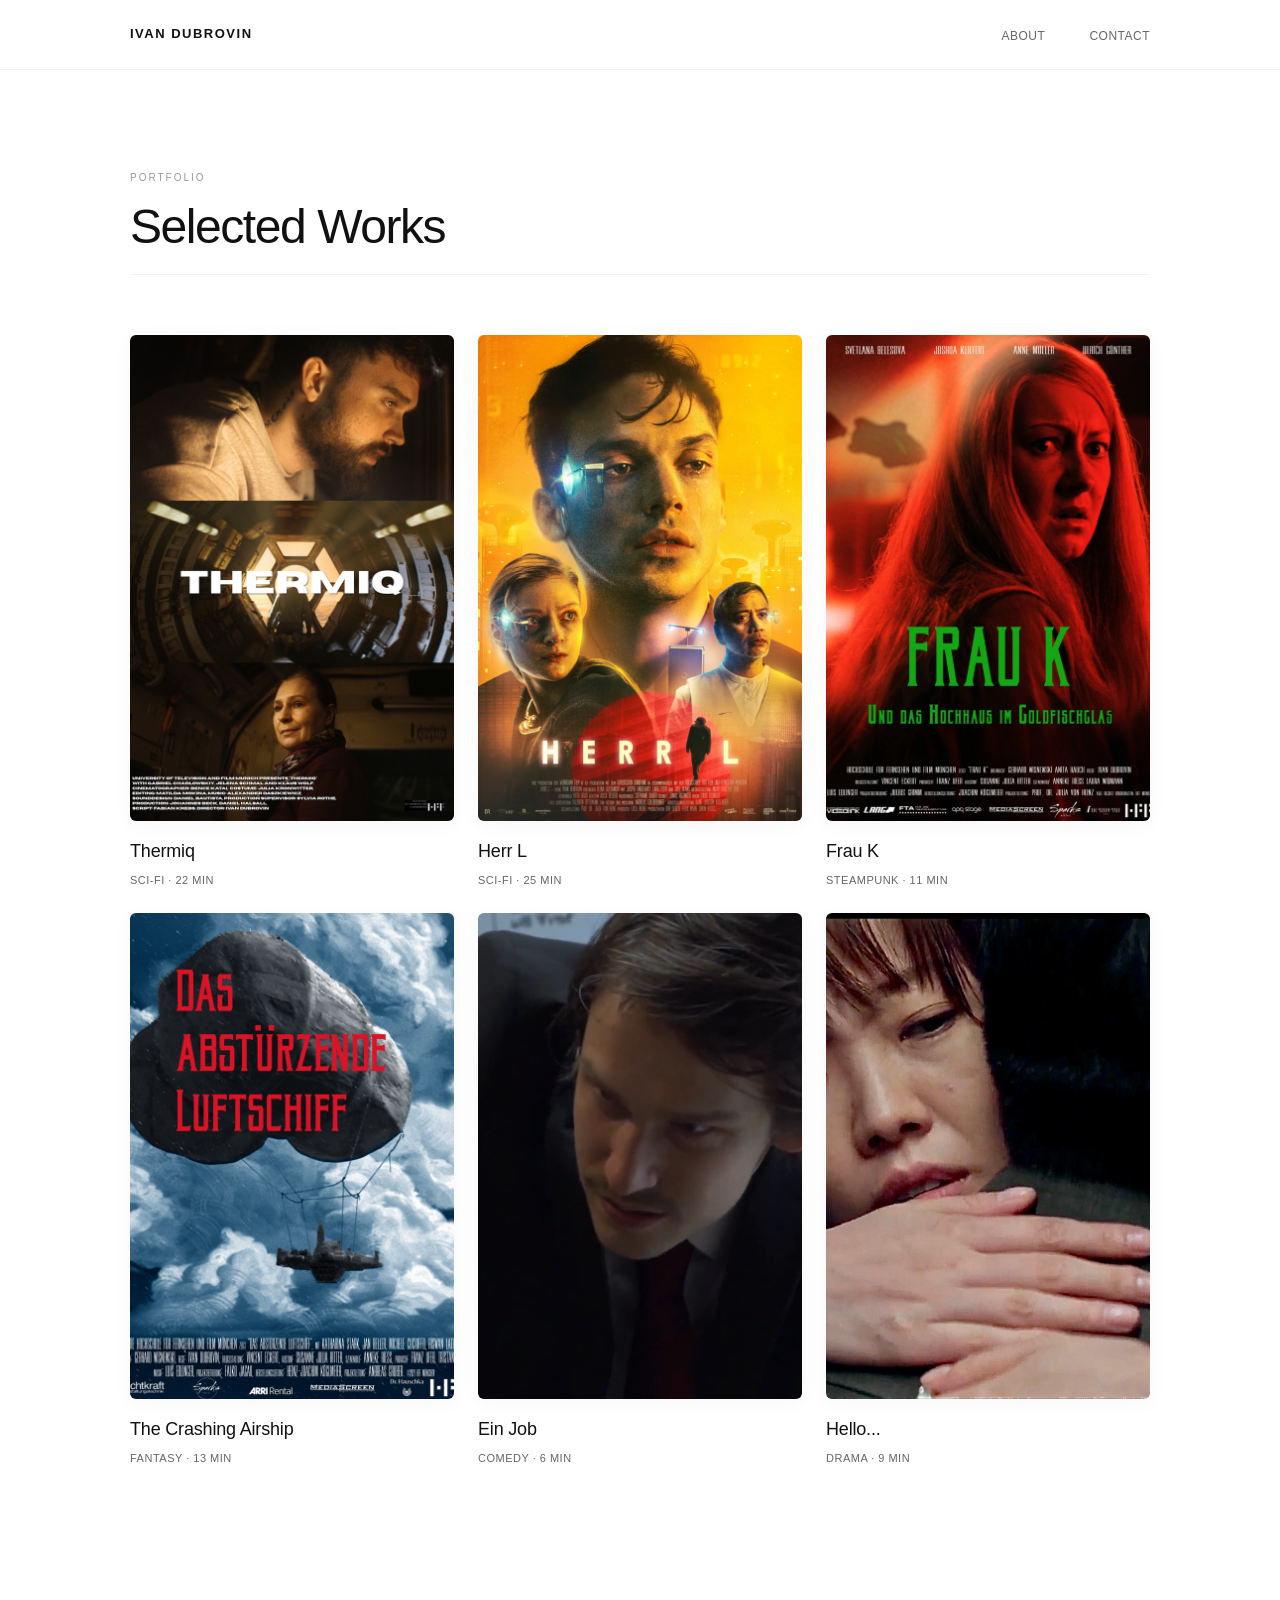
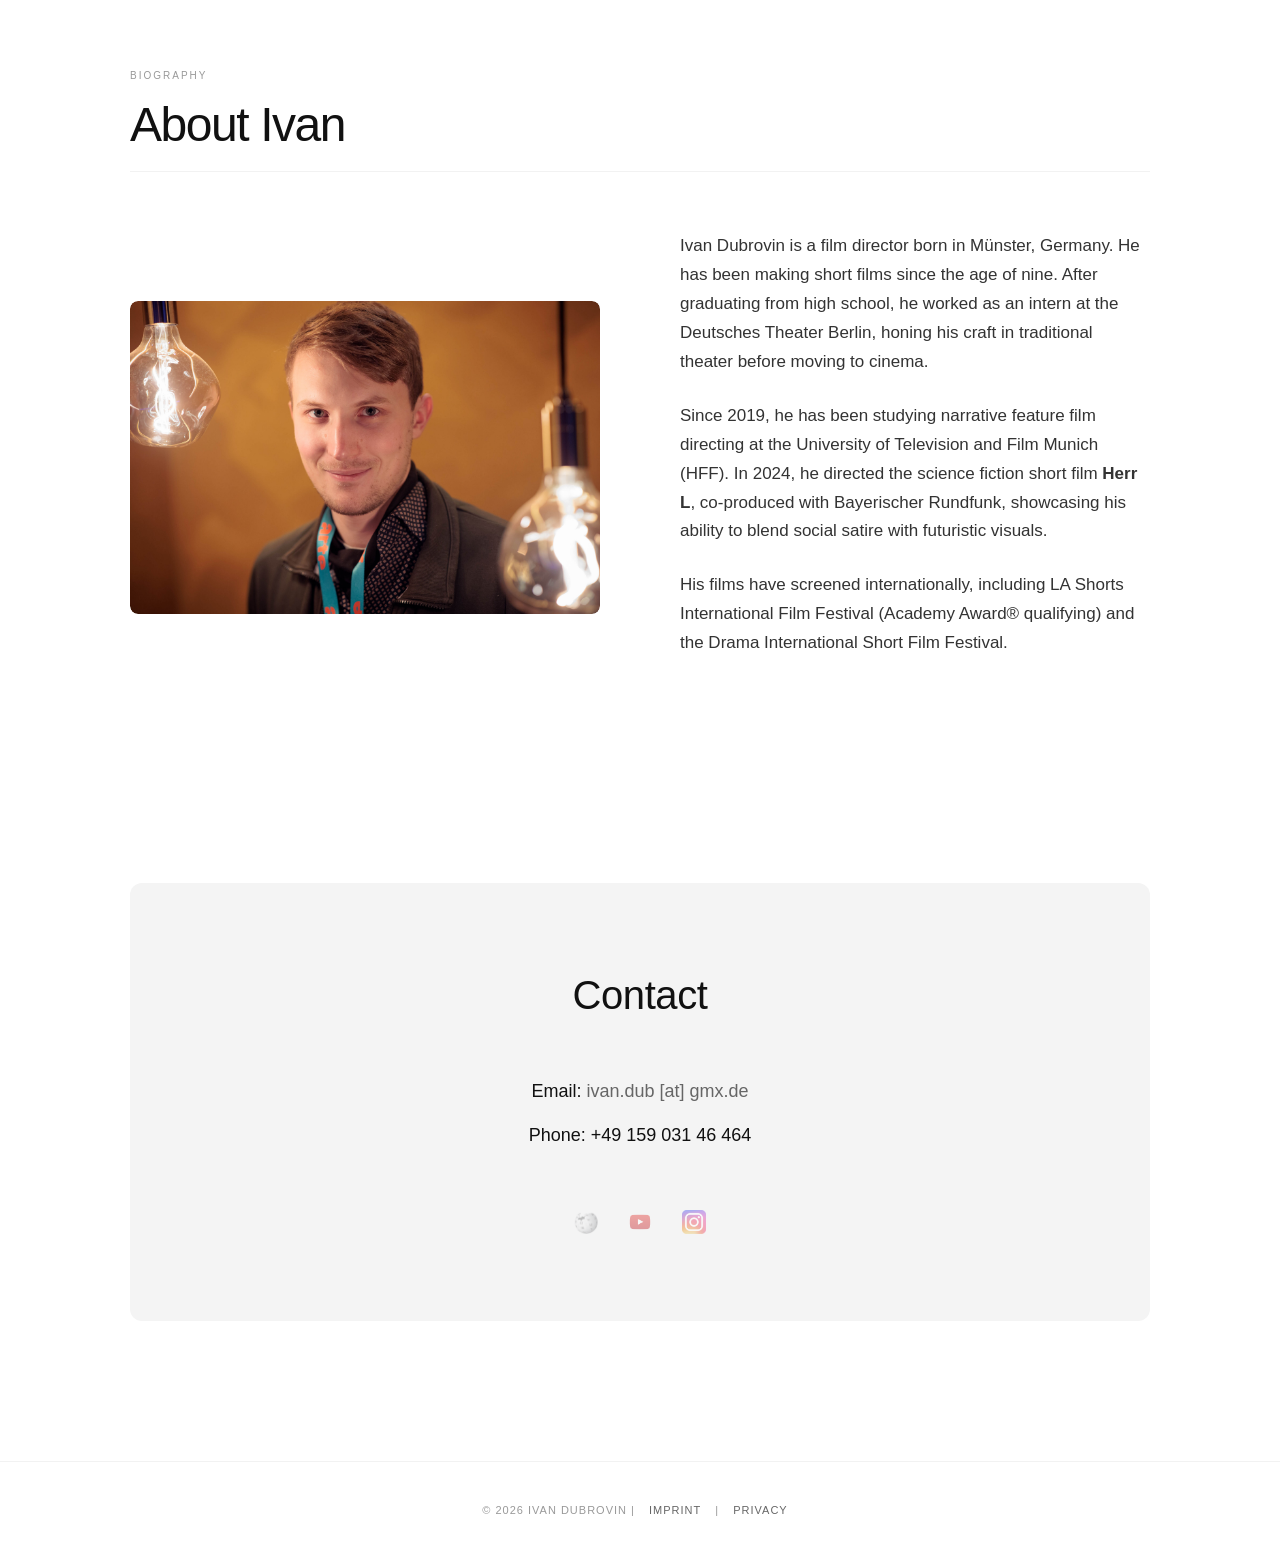
==== commit 1f484d39: "Update index.html" ====
--- a/index.html
+++ b/index.html
@@ -14,7 +14,6 @@
         <div class="logo">Ivan Dubrovin</div>
         <nav>
           <a href="#about">About</a>
-          <a href="awards.html">Festivals & Awards</a>
           <a href="#contact">Contact</a>
         </nav>
       </div>
@@ -196,4 +195,5 @@
 
     <script src="script.js"></script>
   </body>
-</html>+
+</html>
